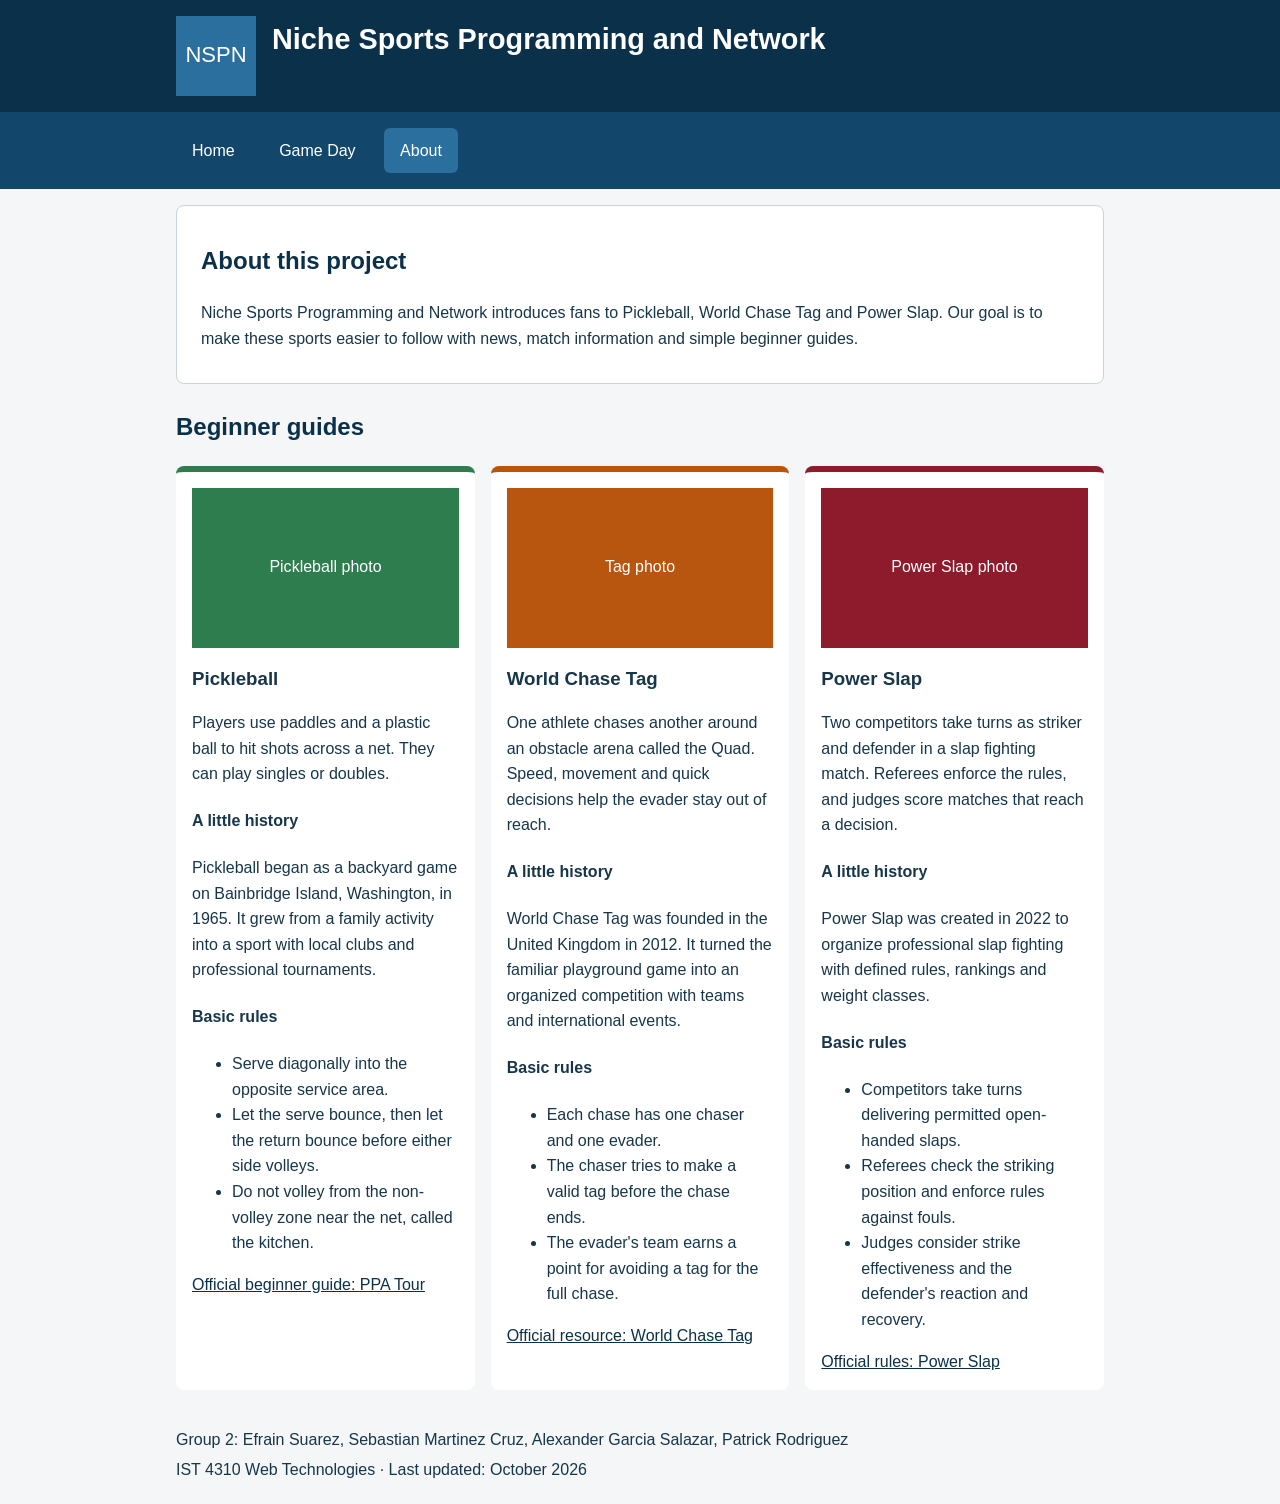
==== about.html @ 18fdbc5d "Initial niche-sports site" ====
<!DOCTYPE html>
<html lang="en">
<head>
  <meta charset="UTF-8">
  <meta name="viewport" content="width=device-width, initial-scale=1.0">
  <title>About | Niche Sports Programming and Network</title>
  <link rel="stylesheet" href="styles.css">
</head>
<body>

  <header>
    <div class="page header-row">
      <img src="logos/logo.svg" alt="Niche Sports Programming and Network logo" class="logo">
      <h1>Niche Sports Programming and Network</h1>
    </div>
  </header>

  <nav aria-label="Main navigation">
    <div class="page">
      <a href="index.html">Home</a>
      <a href="gameday.php">Game Day</a>
      <a href="about.html" id="current-page" aria-current="page">About</a>
    </div>
  </nav>

  <main class="page">

    <section class="guide">
      <h2>About this project</h2>
      <p>
        Niche Sports Programming and Network introduces fans to Pickleball,
        World Chase Tag and Power Slap. Our goal is to make these sports easier
        to follow with news, match information and simple beginner guides.
      </p>
    </section>

    <h2>Beginner guides</h2>
    <div class="content-row">

      <section class="sport pickleball">
        <img src="images/pickleball.svg" alt="Pickleball illustration">
        <h3>Pickleball</h3>
        <p>
          Players use paddles and a plastic ball to hit shots across a net.
          They can play singles or doubles.
        </p>
        <h4>A little history</h4>
        <p>
          Pickleball began as a backyard game on Bainbridge Island, Washington,
          in 1965. It grew from a family activity into a sport with local clubs
          and professional tournaments.
        </p>
        <h4>Basic rules</h4>
        <ul>
          <li>Serve diagonally into the opposite service area.</li>
          <li>Let the serve bounce, then let the return bounce before either side volleys.</li>
          <li>Do not volley from the non-volley zone near the net, called the kitchen.</li>
        </ul>
        <a href="https://www.ppatour.com/about/what-is-pickleball/" target="_blank" rel="noopener noreferrer">Official beginner guide: PPA Tour</a>
      </section>

      <section class="sport tag">
        <img src="images/tag.svg" alt="World Chase Tag illustration">
        <h3>World Chase Tag</h3>
        <p>
          One athlete chases another around an obstacle arena called the Quad.
          Speed, movement and quick decisions help the evader stay out of reach.
        </p>
        <h4>A little history</h4>
        <p>
          World Chase Tag was founded in the United Kingdom in 2012.
          It turned the familiar playground game into an organized competition
          with teams and international events.
        </p>
        <h4>Basic rules</h4>
        <ul>
          <li>Each chase has one chaser and one evader.</li>
          <li>The chaser tries to make a valid tag before the chase ends.</li>
          <li>The evader's team earns a point for avoiding a tag for the full chase.</li>
        </ul>
        <a href="https://www.worldchasetag.com/" target="_blank" rel="noopener noreferrer">Official resource: World Chase Tag</a>
      </section>

      <section class="sport power-slap">
        <img src="images/power-slap.svg" alt="Power Slap illustration">
        <h3>Power Slap</h3>
        <p>
          Two competitors take turns as striker and defender in a slap fighting match.
          Referees enforce the rules, and judges score matches that reach a decision.
        </p>
        <h4>A little history</h4>
        <p>
          Power Slap was created in 2022 to organize professional slap fighting
          with defined rules, rankings and weight classes.
        </p>
        <h4>Basic rules</h4>
        <ul>
          <li>Competitors take turns delivering permitted open-handed slaps.</li>
          <li>Referees check the striking position and enforce rules against fouls.</li>
          <li>Judges consider strike effectiveness and the defender's reaction and recovery.</li>
        </ul>
        <a href="https://www.powerslap.com/rules/" target="_blank" rel="noopener noreferrer">Official rules: Power Slap</a>
      </section>

    </div>

  </main>

  <footer>
    <div class="page">
      <p>Group 2: Efrain Suarez, Sebastian Martinez Cruz, Alexander Garcia Salazar, Patrick Rodriguez</p>
      <p>IST 4310 Web Technologies &middot; Last updated: October 2026</p>
    </div>
  </footer>

</body>
</html>
---- styles.css ----
/* =========================================================
   styles.css: Niche Sports Programming and Network
   One stylesheet for every page (Module 4: external CSS)
   ========================================================= */

/* ---------- Whole page (Module 4: element selector) ---------- */
body {
  margin: 0;
  font-family: Arial, Helvetica, sans-serif;
  font-size: 1rem;          /* rem = relative to the root font size */
  line-height: 1.6;         /* comfortable spacing between lines */
  color: #17364a;           /* dark text on a light background = good contrast */
  background-color: #f4f6f8;
}

/* ---------- Page container (Module 5: layout starts with the container) ---------- */
.page {
  box-sizing: border-box;   /* padding counts inside the width */
  width: 90%;               /* leaves room on small screens */
  max-width: 60rem;         /* stops lines getting too long on big screens */
  margin: 0 auto;           /* auto left/right margins center the box */
  padding: 1rem;
}

/* ---------- Header ---------- */
header {
  background-color: #0b304a;
  color: #ffffff;
}

/* Logo and title side by side (Module 5: Flexbox) */
.header-row {
  display: flex;
  flex-wrap: wrap;
  gap: 1rem;
}

.logo {
  width: 80px;
  height: 80px;
}

h1 {
  margin: 0;
  font-size: 1.8rem;
}

/* ---------- Nav (Module 4: descendant selector, inline-block, hover) ---------- */
nav {
  background-color: #12466b;
}

/* "nav a" = only the links inside the nav */
nav a {
  display: inline-block;    /* inline, but accepts padding like a box */
  padding: 0.6rem 1rem;
  margin-right: 0.5rem;
  color: #ffffff;
  text-decoration: none;
  border-radius: 6px;
}

nav a:hover {
  background-color: #2b6f9e;
}

/* ID selector: marks the page you're on (Module 4) */
#current-page {
  background-color: #2b6f9e;
}

/* ---------- Headings ---------- */
h2 {
  color: #0b304a;
  font-size: 1.5rem;
}

/* ---------- Images (Module 5: flexible sizing) ---------- */
img {
  max-width: 100%;          /* never wider than its box */
  height: auto;             /* keeps the shape, no stretching */
}

figure {
  margin: 0;
}

/* ---------- Welcome section (box model: padding, border, margin) ---------- */
.welcome {
  background-color: #ffffff;
  border: 1px solid #c9d3db;
  border-radius: 8px;
  padding: 1rem 1.5rem;
  margin-bottom: 1.5rem;
}

/* ---------- Sport cards (Module 5: Flexbox) ---------- */
/* display: flex goes on the PARENT; its children become flex items */
.content-row {
  display: flex;
  flex-wrap: wrap;          /* cards move to a new line on narrow screens */
  gap: 1rem;                /* space between the cards */
}

/* Class selector: styles all three cards the same way */
.sport {
  flex: 1 1 16rem;          /* grow, shrink, start around 16rem wide */
  box-sizing: border-box;
  background-color: #ffffff;
  border-top: 6px solid #0b304a;   /* each sport replaces this color below */
  border-radius: 8px;
  padding: 1rem;
}

.sport h3 {
  margin: 0.5rem 0;
}

/* Links inside the cards */
.sport a {
  color: #0b304a;
}

.sport a:hover {
  color: #2b6f9e;
}

/* One accent color per sport (a second class on each card) */
.pickleball {
  border-top-color: #2e7d4f;
}

.tag {
  border-top-color: #b8560f;
}

.power-slap {
  border-top-color: #8e1b2c;
}

/* ---------- Guide ---------- */
.guide {
  background-color: #ffffff;
  border: 1px solid #c9d3db;
  border-radius: 8px;
  padding: 1rem 1.5rem;
  margin-bottom: 1.5rem;
}
.guide h2 {
  color: #0b304a;
  font-size: 1.5rem;
}

/* ---------- Filter form ---------- */
.filter-form {
  background-color: #ffffff;
  border: 1px solid #c9d3db;
  border-radius: 8px;
  padding: 1rem 1.5rem;
  margin-top: 1.5rem;
}
.filter-form label {
  display: block;
  margin-bottom: 0.5rem;
}
.filter-form select {
  font-size: 1rem;
  padding: 0.3rem;
}

/* ---------- News note ---------- */
.news-fallback {
  color: #5a6b78;
  font-size: 0.9rem;
  margin: 0.5rem 0;
}

/* ---------- Table wrappers ---------- */
.table-wrap {
  background-color: #ffffff;
  border: 1px solid #c9d3db;
  border-radius: 8px;
  padding: 1rem;
  overflow-x: auto;
  margin-top: 1.5rem;
}
.data-table {
  width: 100%;
  border-collapse: collapse;
}
.data-table th,
.data-table td {
  border: 1px solid #dee2e6;
  padding: 0.5rem;
  text-align: left;
}
.data-table th {
  background-color: #0b304a;
  color: #ffffff;
}
.data-table td {
  background-color: #f8f9fa;
}

/* ---------- Focus outline ---------- */
*:focus-visible {
  outline: 3px solid #2b6f9e;
  outline-offset: 2px;
}

footer p {
  margin: 0.3rem 0;
}
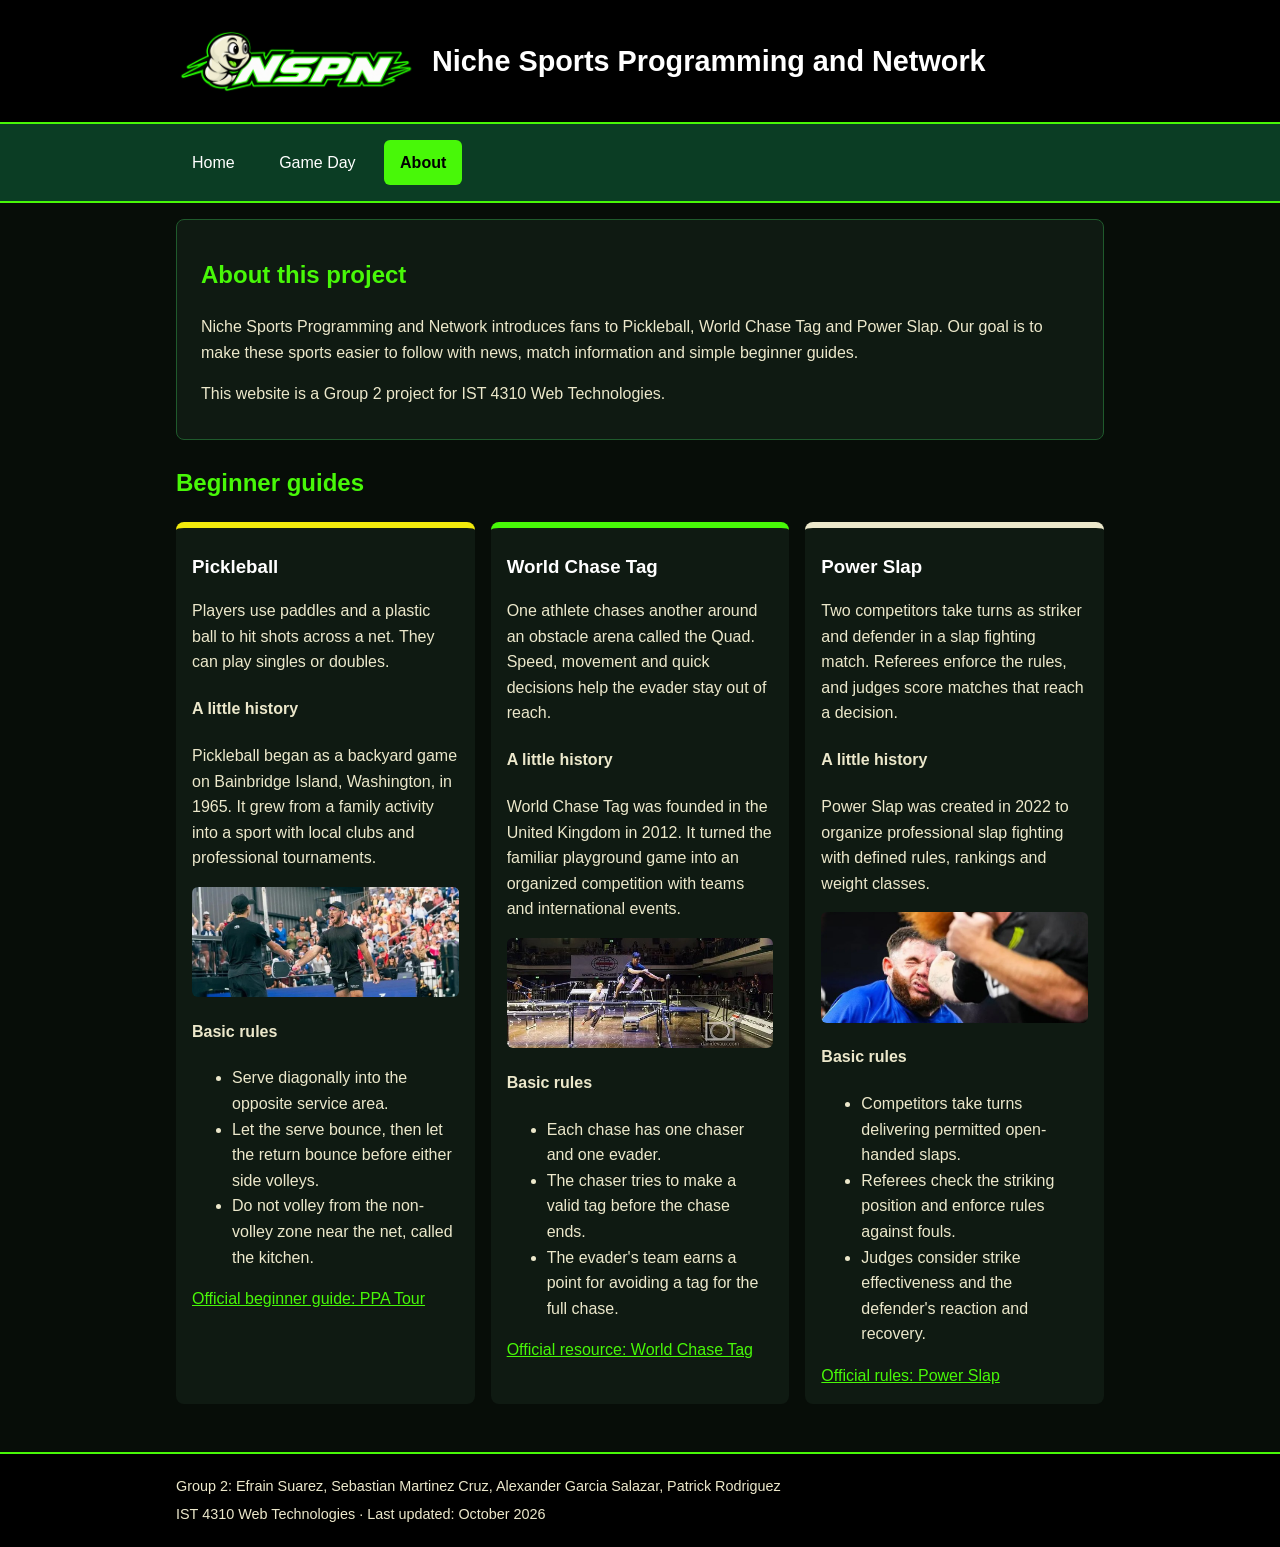
==== commit 7dc3b626: "Update site with new logos, photos, Game Day styles and review materials Adds the neon worm logos an" ====
--- a/about.html
+++ b/about.html
@@ -5,12 +5,13 @@
   <meta name="viewport" content="width=device-width, initial-scale=1.0">
   <title>About | Niche Sports Programming and Network</title>
   <link rel="stylesheet" href="styles.css">
+  <script src="app.js" defer></script>
 </head>
 <body>
 
   <header>
     <div class="page header-row">
-      <img src="logos/logo.svg" alt="Niche Sports Programming and Network logo" class="logo">
+      <img src="images/nspn-worm-logo.png" alt="NSPN neon green logo with worm mascot" class="logo" width="2048" height="768">
       <h1>Niche Sports Programming and Network</h1>
     </div>
   </header>
@@ -32,13 +33,13 @@
         World Chase Tag and Power Slap. Our goal is to make these sports easier
         to follow with news, match information and simple beginner guides.
       </p>
+      <p>This website is a Group 2 project for IST 4310 Web Technologies.</p>
     </section>
 
     <h2>Beginner guides</h2>
     <div class="content-row">
 
       <section class="sport pickleball">
-        <img src="images/pickleball.svg" alt="Pickleball illustration">
         <h3>Pickleball</h3>
         <p>
           Players use paddles and a plastic ball to hit shots across a net.
@@ -50,6 +51,7 @@
           in 1965. It grew from a family activity into a sport with local clubs
           and professional tournaments.
         </p>
+        <img class="guide-photo" src="images/pickleball-2.jpg" alt="Two pickleball players in black celebrating together in front of a packed crowd">
         <h4>Basic rules</h4>
         <ul>
           <li>Serve diagonally into the opposite service area.</li>
@@ -60,7 +62,6 @@
       </section>
 
       <section class="sport tag">
-        <img src="images/tag.svg" alt="World Chase Tag illustration">
         <h3>World Chase Tag</h3>
         <p>
           One athlete chases another around an obstacle arena called the Quad.
@@ -72,6 +73,7 @@
           It turned the familiar playground game into an organized competition
           with teams and international events.
         </p>
+        <img class="guide-photo" src="images/tag-2.jpg" alt="World Chase Tag athlete leaping between obstacles as a chaser runs behind in front of a crowd">
         <h4>Basic rules</h4>
         <ul>
           <li>Each chase has one chaser and one evader.</li>
@@ -82,7 +84,6 @@
       </section>
 
       <section class="sport power-slap">
-        <img src="images/power-slap.svg" alt="Power Slap illustration">
         <h3>Power Slap</h3>
         <p>
           Two competitors take turns as striker and defender in a slap fighting match.
@@ -93,6 +94,7 @@
           Power Slap was created in 2022 to organize professional slap fighting
           with defined rules, rankings and weight classes.
         </p>
+        <img class="guide-photo" src="images/power-slap-2.jpg" alt="Power Slap competitor in a blue jersey recoiling as a slap lands on the side of the face">
         <h4>Basic rules</h4>
         <ul>
           <li>Competitors take turns delivering permitted open-handed slaps.</li>
--- a/styles.css
+++ b/styles.css
@@ -1,6 +1,11 @@
 /* =========================================================
    styles.css: Niche Sports Programming and Network
    One stylesheet for every page (Module 4: external CSS)
+
+   Colors come from the NSPN logo:
+   black #000000, near-black green #070d08, panel green #0f1a12,
+   bag green #0b3d24, neon green #48f808, worm cream #ece8cb,
+   pickleball yellow #f2ea0c
    ========================================================= */
 
 /* ---------- Whole page (Module 4: element selector) ---------- */
@@ -9,8 +14,8 @@
   font-family: Arial, Helvetica, sans-serif;
   font-size: 1rem;          /* rem = relative to the root font size */
   line-height: 1.6;         /* comfortable spacing between lines */
-  color: #17364a;           /* dark text on a light background = good contrast */
-  background-color: #f4f6f8;
+  color: #ece8cb;           /* light text on a dark background = good contrast */
+  background-color: #070d08;
 }
 
 /* ---------- Page container (Module 5: layout starts with the container) ---------- */
@@ -24,7 +29,7 @@
 
 /* ---------- Header ---------- */
 header {
-  background-color: #0b304a;
+  background-color: #000000;
   color: #ffffff;
 }
 
@@ -32,12 +37,32 @@
 .header-row {
   display: flex;
   flex-wrap: wrap;
+  align-items: center;
   gap: 1rem;
 }
 
 .logo {
-  width: 80px;
-  height: 80px;
+  width: 240px;
+  max-width: 100%;
+  height: auto;
+  display: block;
+  border-radius: 6px;
+}
+
+.brand-hero {
+  background: #000000;
+  border-radius: 8px;
+  overflow: hidden;
+  text-align: center;
+  padding: 1rem;
+}
+
+.brand-hero img {
+  display: block;
+  width: 100%;
+  max-width: 680px;
+  height: auto;
+  margin: 0 auto;
 }
 
 h1 {
@@ -47,7 +72,9 @@
 
 /* ---------- Nav (Module 4: descendant selector, inline-block, hover) ---------- */
 nav {
-  background-color: #12466b;
+  background-color: #0b3d24;
+  border-top: 2px solid #48f808;
+  border-bottom: 2px solid #48f808;
 }
 
 /* "nav a" = only the links inside the nav */
@@ -61,18 +88,29 @@
 }
 
 nav a:hover {
-  background-color: #2b6f9e;
+  background-color: #146b33;
 }
 
 /* ID selector: marks the page you're on (Module 4) */
 #current-page {
-  background-color: #2b6f9e;
+  background-color: #48f808;
+  color: #000000;
+  font-weight: bold;
 }
 
 /* ---------- Headings ---------- */
 h2 {
-  color: #0b304a;
+  color: #48f808;
   font-size: 1.5rem;
+}
+
+/* ---------- Links ---------- */
+a {
+  color: #48f808;
+}
+
+a:hover {
+  color: #f2ea0c;
 }
 
 /* ---------- Images (Module 5: flexible sizing) ---------- */
@@ -87,8 +125,8 @@
 
 /* ---------- Welcome section (box model: padding, border, margin) ---------- */
 .welcome {
-  background-color: #ffffff;
-  border: 1px solid #c9d3db;
+  background-color: #0f1a12;
+  border: 1px solid #1f5a2c;
   border-radius: 8px;
   padding: 1rem 1.5rem;
   margin-bottom: 1.5rem;
@@ -106,108 +144,178 @@
 .sport {
   flex: 1 1 16rem;          /* grow, shrink, start around 16rem wide */
   box-sizing: border-box;
-  background-color: #ffffff;
-  border-top: 6px solid #0b304a;   /* each sport replaces this color below */
+  background-color: #0f1a12;
+  border-top: 6px solid #48f808;   /* each sport replaces this color below */
   border-radius: 8px;
   padding: 1rem;
 }
 
 .sport h3 {
   margin: 0.5rem 0;
+  color: #ffffff;
 }
 
 /* Links inside the cards */
 .sport a {
-  color: #0b304a;
+  color: #48f808;
 }
 
 .sport a:hover {
-  color: #2b6f9e;
+  color: #f2ea0c;
 }
 
 /* One accent color per sport (a second class on each card) */
 .pickleball {
-  border-top-color: #2e7d4f;
+  border-top-color: #f2ea0c;
 }
 
 .tag {
-  border-top-color: #b8560f;
+  border-top-color: #48f808;
 }
 
 .power-slap {
-  border-top-color: #8e1b2c;
-}
-
-/* ---------- Guide ---------- */
+  border-top-color: #ece8cb;
+}
+
+/* ---------- Latest news ---------- */
+.news {
+  background-color: #0f1a12;
+  border: 1px solid #1f5a2c;
+  border-radius: 8px;
+  padding: 1rem 1.5rem;
+  margin-top: 1.5rem;
+}
+
+.news label {
+  margin-right: 0.5rem;
+}
+
+.news select {
+  font-size: 1rem;
+  padding: 0.3rem;
+  background-color: #070d08;
+  color: #ece8cb;
+  border: 1px solid #48f808;
+  border-radius: 4px;
+}
+
+#news-list a {
+  color: #48f808;
+}
+
+#news-list a:hover {
+  color: #f2ea0c;
+}
+
+/* ---------- Footer ---------- */
+footer {
+  background-color: #000000;
+  color: #ece8cb;
+  border-top: 2px solid #48f808;
+  margin-top: 2rem;
+  font-size: 0.9rem;
+}
+
+footer p {
+  margin: 0.3rem 0;
+}
+
+/* ---------- Keyboard navigation ---------- */
+a:focus-visible,
+select:focus-visible,
+button:focus-visible,
+.table-wrap:focus-visible {
+  outline: 3px solid #f2ea0c;
+  outline-offset: 3px;
+}
+
+/* ---------- About and Game Day ---------- */
 .guide {
-  background-color: #ffffff;
-  border: 1px solid #c9d3db;
+  background-color: #0f1a12;
+  border: 1px solid #1f5a2c;
   border-radius: 8px;
   padding: 1rem 1.5rem;
   margin-bottom: 1.5rem;
 }
-.guide h2 {
-  color: #0b304a;
-  font-size: 1.5rem;
-}
-
-/* ---------- Filter form ---------- */
+
+/* Second photo inside each About guide */
+.guide-photo {
+  display: block;
+  width: 100%;
+  border-radius: 6px;
+  margin: 1rem 0;
+}
+
 .filter-form {
-  background-color: #ffffff;
-  border: 1px solid #c9d3db;
-  border-radius: 8px;
-  padding: 1rem 1.5rem;
-  margin-top: 1.5rem;
-}
-.filter-form label {
-  display: block;
-  margin-bottom: 0.5rem;
-}
+  display: flex;
+  flex-wrap: wrap;
+  align-items: center;
+  gap: 0.75rem;
+  margin: 1rem 0;
+}
+
+.filter-form select,
+.filter-form button {
+  font: inherit;
+  padding: 0.4rem 0.75rem;
+  max-width: 100%;
+}
+
 .filter-form select {
-  font-size: 1rem;
-  padding: 0.3rem;
-}
-
-/* ---------- News note ---------- */
-.news-fallback {
-  color: #5a6b78;
-  font-size: 0.9rem;
-  margin: 0.5rem 0;
-}
-
-/* ---------- Table wrappers ---------- */
+  background-color: #070d08;
+  color: #ece8cb;
+  border: 1px solid #48f808;
+  border-radius: 4px;
+}
+
+.filter-form button {
+  background-color: #48f808;
+  color: #000000;
+  font-weight: bold;
+  border: 1px solid #48f808;
+  border-radius: 6px;
+  cursor: pointer;
+}
+
+.filter-form button:hover {
+  background-color: #f2ea0c;
+  border-color: #f2ea0c;
+}
+
+/* Keep wide data tables inside the page on phones. */
 .table-wrap {
-  background-color: #ffffff;
-  border: 1px solid #c9d3db;
-  border-radius: 8px;
-  padding: 1rem;
   overflow-x: auto;
-  margin-top: 1.5rem;
-}
+}
+
 .data-table {
   width: 100%;
   border-collapse: collapse;
 }
+
+.data-table caption {
+  text-align: left;
+  font-weight: bold;
+  margin-bottom: 0.5rem;
+}
+
 .data-table th,
 .data-table td {
-  border: 1px solid #dee2e6;
-  padding: 0.5rem;
+  border: 1px solid #1f5a2c;
+  padding: 0.6rem;
   text-align: left;
-}
-.data-table th {
-  background-color: #0b304a;
+  vertical-align: top;
+}
+
+.data-table thead {
+  background-color: #0b3d24;
   color: #ffffff;
 }
-.data-table td {
-  background-color: #f8f9fa;
-}
-
-/* ---------- Focus outline ---------- */
-*:focus-visible {
-  outline: 3px solid #2b6f9e;
-  outline-offset: 2px;
-}
-
-footer p {
-  margin: 0.3rem 0;
-}
+
+.data-table tbody tr:nth-child(even) {
+  background-color: #16261a;
+}
+
+.notice {
+  color: #f2ea0c;
+  font-weight: bold;
+}
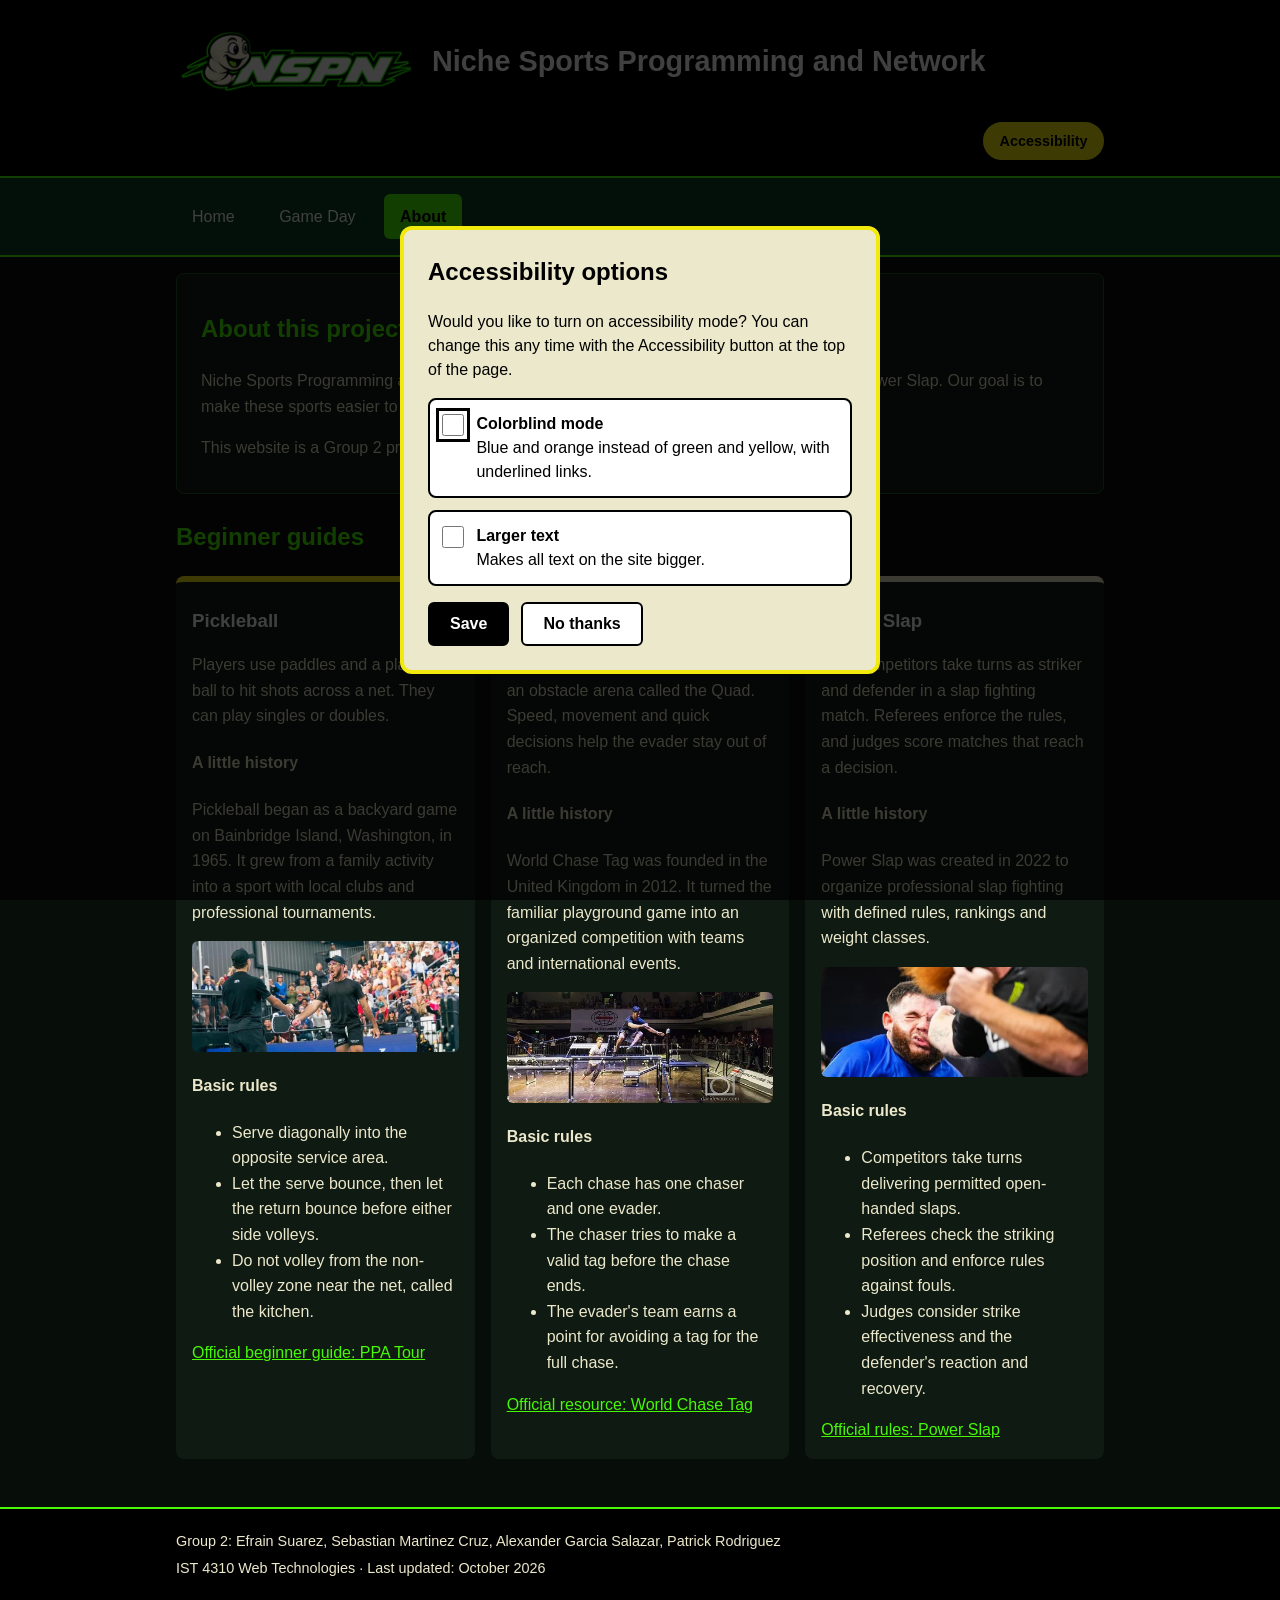
==== commit be3d5922: "Add accessibility pop-up with colorblind mode and larger text Co-Authored-By: Claude Opus 5.5 <norep" ====
--- a/about.html
+++ b/about.html
@@ -13,8 +13,29 @@
     <div class="page header-row">
       <img src="images/nspn-worm-logo.png" alt="NSPN neon green logo with worm mascot" class="logo" width="2048" height="768">
       <h1>Niche Sports Programming and Network</h1>
+      <!-- Opens the accessibility pop-up (app.js) -->
+      <button type="button" id="a11y-open" class="a11y-open" aria-haspopup="dialog">Accessibility</button>
     </div>
   </header>
+
+  <!-- Accessibility pop-up: a <dialog> box that app.js opens.
+       It opens by itself on a visitor's first visit. -->
+  <dialog id="a11y-dialog" aria-labelledby="a11y-title">
+    <h2 id="a11y-title">Accessibility options</h2>
+    <p>Would you like to turn on accessibility mode? You can change this any time with the Accessibility button at the top of the page.</p>
+    <label class="a11y-option">
+      <input type="checkbox" id="colorblind-toggle">
+      <span><strong>Colorblind mode</strong><br>Blue and orange instead of green and yellow, with underlined links.</span>
+    </label>
+    <label class="a11y-option">
+      <input type="checkbox" id="text-toggle">
+      <span><strong>Larger text</strong><br>Makes all text on the site bigger.</span>
+    </label>
+    <div class="a11y-actions">
+      <button type="button" id="a11y-save" class="a11y-save">Save</button>
+      <button type="button" id="a11y-skip" class="a11y-skip">No thanks</button>
+    </div>
+  </dialog>
 
   <nav aria-label="Main navigation">
     <div class="page">
--- a/styles.css
+++ b/styles.css
@@ -319,3 +319,208 @@
   color: #f2ea0c;
   font-weight: bold;
 }
+
+/* =========================================================
+   Accessibility options (button and pop-up on every page)
+   app.js adds a class to the <html> element:
+   "large-text" and/or "colorblind"
+   ========================================================= */
+
+/* Small button at the right end of the header row */
+.a11y-open {
+  margin-left: auto;        /* pushes the button to the right */
+  font: inherit;
+  font-size: 0.9rem;
+  font-weight: bold;
+  padding: 0.35rem 0.9rem;
+  background-color: #f2ea0c;
+  color: #000000;
+  border: 2px solid #f2ea0c;
+  border-radius: 999px;     /* pill shape */
+  cursor: pointer;
+}
+
+.a11y-open:hover {
+  background-color: #ffffff;
+  border-color: #ffffff;
+}
+
+/* ---------- The pop-up (Module 4: element and ID selectors) ---------- */
+/* Light cream box with black text: the highest contrast on the site */
+#a11y-dialog {
+  box-sizing: border-box;
+  width: calc(100% - 2rem);
+  max-width: 30rem;
+  padding: 1.5rem;
+  background-color: #ece8cb;
+  color: #000000;
+  border: 4px solid #f2ea0c;
+  border-radius: 12px;
+  line-height: 1.5;
+}
+
+/* Darkens the page behind the pop-up */
+#a11y-dialog::backdrop {
+  background-color: rgba(0, 0, 0, 0.75);
+}
+
+#a11y-dialog h2 {
+  margin-top: 0;
+  color: #000000;
+}
+
+/* Each option is one big clickable box */
+.a11y-option {
+  display: flex;
+  align-items: flex-start;
+  gap: 0.75rem;
+  margin: 0.75rem 0;
+  padding: 0.75rem;
+  background-color: #ffffff;
+  border: 2px solid #000000;
+  border-radius: 8px;
+  cursor: pointer;
+}
+
+.a11y-option input {
+  width: 1.4rem;
+  height: 1.4rem;
+  margin: 0.1rem 0 0;
+  flex-shrink: 0;
+  accent-color: #0b3d24;    /* color of the tick box when checked */
+}
+
+.a11y-actions {
+  display: flex;
+  flex-wrap: wrap;
+  gap: 0.75rem;
+  margin-top: 1rem;
+}
+
+.a11y-actions button {
+  font: inherit;
+  font-weight: bold;
+  padding: 0.5rem 1.25rem;
+  border: 2px solid #000000;
+  border-radius: 6px;
+  cursor: pointer;
+}
+
+.a11y-save {
+  background-color: #000000;
+  color: #ffffff;
+}
+
+.a11y-skip {
+  background-color: #ffffff;
+  color: #000000;
+}
+
+.a11y-actions button:hover {
+  background-color: #f2ea0c;
+  color: #000000;
+}
+
+/* Black focus outline: yellow would be hard to see on cream */
+#a11y-dialog input:focus-visible,
+#a11y-dialog button:focus-visible {
+  outline: 3px solid #000000;
+  outline-offset: 3px;
+}
+
+/* ---------- Larger text ---------- */
+/* Every size in this file uses rem, and rem is based on the
+   <html> font size, so this one rule makes all text bigger. */
+html.large-text {
+  font-size: 125%;
+}
+
+/* ---------- Colorblind mode ---------- */
+/* Green and yellow are hard to tell apart for many colorblind
+   visitors. This mode swaps them for sky blue and orange, which
+   most people can tell apart, and underlines links so they never
+   depend on color alone. */
+html.colorblind nav {
+  background-color: #0d2b45;
+  border-color: #56b4e9;
+}
+
+html.colorblind nav a:hover {
+  background-color: #1a4d7a;
+}
+
+html.colorblind #current-page {
+  background-color: #56b4e9;
+  color: #000000;
+  text-decoration: underline;
+}
+
+html.colorblind h2 {
+  color: #56b4e9;
+}
+
+html.colorblind a,
+html.colorblind .sport a,
+html.colorblind #news-list a {
+  color: #56b4e9;
+  text-decoration: underline;
+}
+
+html.colorblind a:hover,
+html.colorblind .sport a:hover,
+html.colorblind #news-list a:hover {
+  color: #e69f00;
+}
+
+html.colorblind .welcome,
+html.colorblind .news,
+html.colorblind .guide {
+  border-color: #2c4a66;
+}
+
+html.colorblind .pickleball {
+  border-top-color: #e69f00;
+}
+
+html.colorblind .tag {
+  border-top-color: #56b4e9;
+}
+
+html.colorblind footer {
+  border-top-color: #56b4e9;
+}
+
+html.colorblind .news select,
+html.colorblind .filter-form select {
+  border-color: #56b4e9;
+}
+
+html.colorblind .filter-form button {
+  background-color: #56b4e9;
+  border-color: #56b4e9;
+}
+
+html.colorblind .filter-form button:hover {
+  background-color: #e69f00;
+  border-color: #e69f00;
+}
+
+html.colorblind .data-table th,
+html.colorblind .data-table td {
+  border-color: #2c4a66;
+}
+
+html.colorblind .data-table thead {
+  background-color: #0d2b45;
+}
+
+html.colorblind .notice {
+  color: #e69f00;
+}
+
+html.colorblind a:focus-visible,
+html.colorblind select:focus-visible,
+html.colorblind button:focus-visible,
+html.colorblind .table-wrap:focus-visible {
+  outline-color: #e69f00;
+}
